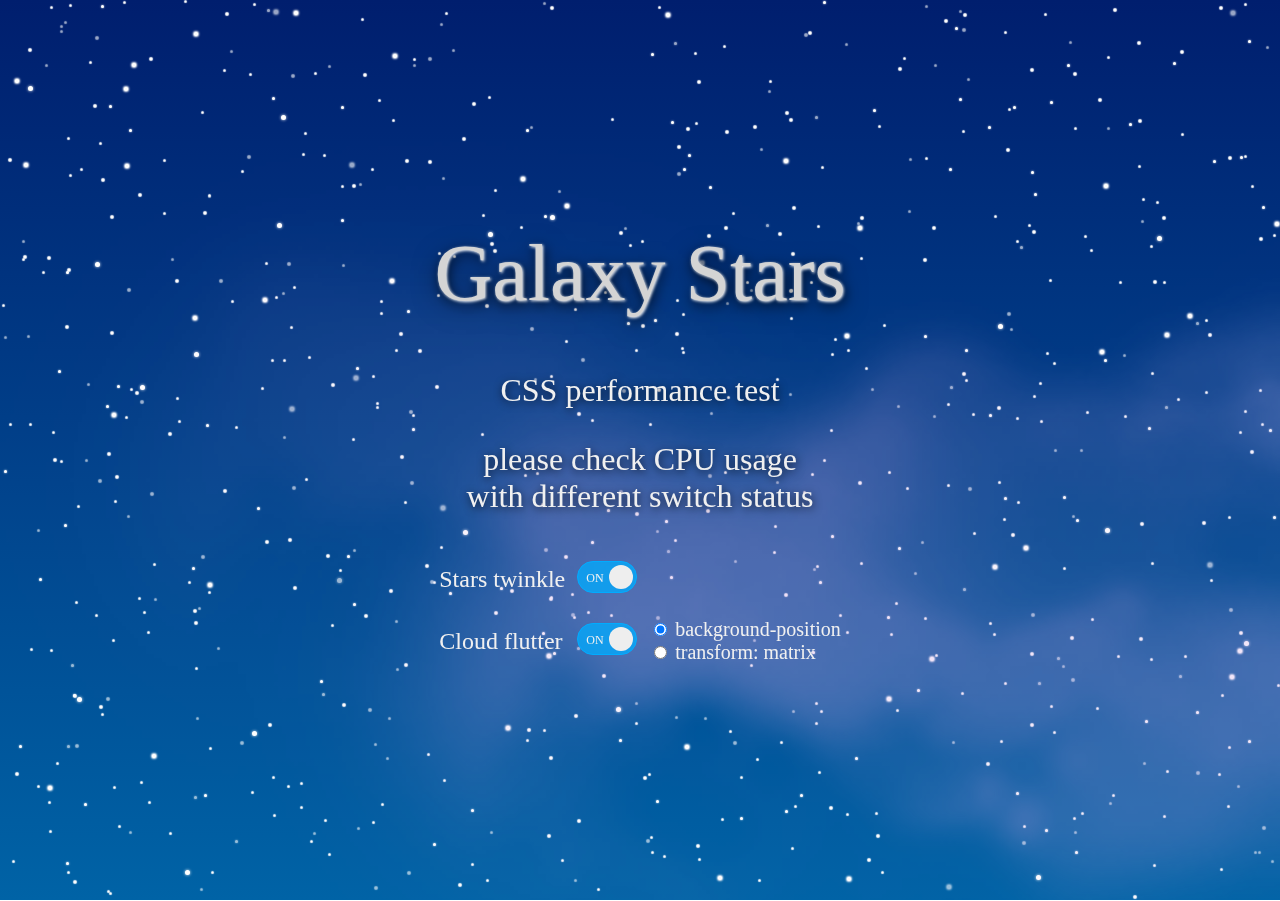
==== index.html @ a95a6d2f "make github page work" ====
<!DOCTYPE html>
<html>
<head>
	<meta charset="utf-8">
	<title>Galaxy Stars A1</title>
	<script src="https://ajax.googleapis.com/ajax/libs/jquery/3.2.1/jquery.min.js"></script>
	<script src="js/GalaxyStars.js"></script>
	<link rel="stylesheet" type="text/css" href="css/galaxy_stars_a1.css">
</head>
<body>
	<div class="galaxy-stars">
		<div class="galaxy"></div>
		<div class="clouds"></div>
	</div>

	<div class="main">
		<h1>Galaxy Stars</h1>
		<p>CSS performance test</p>
		<p>
			please check CPU usage<br>
			with different switch status
		</p>

		<table>
	    <tr>
        <td>
          <span>Stars twinkle</span>
        </td>
        <td>
          <label class="switch">
            <input type="checkbox" checked>
            <div id="twinkleSwitch" class="slider"></div>
          </label>
        </td>
	    </tr>
	    <tr>
        <td>
          <span>Cloud flutter</span>
        </td>
        <td>
          <label class="switch">
            <input type="checkbox" checked>
            <div id="flutterSwitch" class="slider"></div>
          </label>
        </td>
				<td>
					<input type="radio" name="animation" value="bg-pos" checked> background-position<br>
					<input type="radio" name="animation" value="trans-matrix"> transform: matrix
	      </td>
	    </tr>
		</table>

	</div>
</body>
</html>
---- css/galaxy_stars_a1.css ----
/* ************ */
/* 星空背景效果 */
/* *********** */

@-webkit-keyframes twinkle_one {
    0% {opacity: 1;}
	30% {opacity: .1;}
	70% {opacity: .5;}
	100% {opacity: 1;}
}

@-moz-keyframes twinkle_one {
    0% {opacity: 1;}
	30% {opacity: .1;}
	70% {opacity: .5;}
	100% {opacity: 1;}
}

@-o-keyframes twinkle_one {
    0% {opacity: 1;}
	30% {opacity: .1;}
	70% {opacity: .5;}
	100% {opacity: 1;}
}

@keyframes twinkle_one {
    0% {opacity: 1;}
	30% {opacity: .1;}
	70% {opacity: .5;}
	100% {opacity: 1;}
}

@-webkit-keyframes twinkle_two {
    0% {opacity: 1;}
	25% {opacity: .4;}
	80% {opacity: 0;}
	100% {opacity: 1;}
}

@-moz-keyframes twinkle_two {
    0% {opacity: 1;}
	25% {opacity: .4;}
	80% {opacity: 0;}
	100% {opacity: 1;}
}

@-o-keyframes twinkle_two {
    0% {opacity: 1;}
	25% {opacity: .4;}
	80% {opacity: 0;}
	100% {opacity: 1;}
}

@keyframes twinkle_two {
    0% {opacity: 1;}
	25% {opacity: .4;}
	80% {opacity: 0;}
	100% {opacity: 1;}
}

@-webkit-keyframes twinkle_three {
    0% {opacity: 1;}
	30% {opacity: 0;}
	40% {opacity: 0;}
	100% {opacity: 1;}
}

@-moz-keyframes twinkle_three {
    0% {opacity: 1;}
	30% {opacity: 0;}
	40% {opacity: 0;}
	100% {opacity: 1;}
}

@-o-keyframes twinkle_three {
    0% {opacity: 1;}
	30% {opacity: 0;}
	40% {opacity: 0;}
	100% {opacity: 1;}
}

@keyframes twinkle_three {
	0% {opacity: 1;}
	30% {opacity: 0;}
	40% {opacity: 0;}
	100% {opacity: 1;}
}

@keyframes clouds-fluttering-matrix {
    from { transform: matrix(4, 0, 0, 4, -660, 384) }
    to { transform: matrix(4, 0, 0, 4, 1980, 384) }
}
@-webkit-keyframes clouds-fluttering-matrix {
    from { -webkit-transform: matrix(4, 0, 0, 4, -660, 384) }
    to { -webkit-transform: matrix(4, 0, 0, 4, 1980, 384) }
}
@-moz-keyframes clouds-fluttering-matrix {
    from { -moz-transform: matrix(4, 0, 0, 4, -660, 384) }
    to { -moz-transform: matrix(4, 0, 0, 4, 1980, 384) }
}

@keyframes clouds-fluttering-bg-pos {
    from { background-position: 0 0; }
    to { background-position: 2640px 0; }
}
@-webkit-keyframes clouds-fluttering-bg-pos {
    from { background-position: 0 0; }
    to { background-position: 2640px 0; }
}
@-moz-keyframes clouds-fluttering-bg-pos {
    from { background-position: 0 0; }
    to { background-position: 2640px 0; }
}

.galaxy-stars {
    position: fixed;
    top: 0;
    left: 0;
    right: 0;
    bottom: 0;
    width: 100%;
    height: 100%;
    min-width: inherit;
    overflow: hidden;
    z-index: -3;
}

.galaxy {
    position: absolute;
    width: 100%;
    height: 100%;
    background: #001e6e; /* For browsers that do not support gradients */
    background: -webkit-linear-gradient(#001e6e, #0063a6);
    background: -o-linear-gradient(#001e6e, #0063a6);
    background: -moz-linear-gradient(#001e6e, #0063a6);
    background: linear-gradient(#001e6e, #0063a6);
}

.clouds {
    position: absolute;
    width: 100%;
    height: 1024px;
    background: url(../img/clouds.png) repeat;
    background-size: 2640px 1024px;
    -moz-animation: clouds-fluttering-bg-pos 66s linear infinite;
    -o-animation: clouds-fluttering-bg-pos 66s linear infinite;
    -webkit-animation: clouds-fluttering-bg-pos 66s linear infinite;
    animation: clouds-fluttering-bg-pos 66s linear infinite;
}
.clouds.trans-matrix {
    width: 1320px;
    height: 256px;
    background-size: 660px 256px;
    -moz-animation-name: clouds-fluttering-matrix;
    -o-animation-name: clouds-fluttering-matrix;
    -webkit-animation-name: clouds-fluttering-matrix;
    animation-name: clouds-fluttering-matrix;
}

.galaxy .star {
	position: absolute;
	background-color: white;
}

.galaxy .star-m0 {
    width: 1px;
	height: 1px;
	border-radius: 1px;
	box-shadow: 0 0 1px 1px white;
}
.galaxy .star-m1 {
	width: 2px;
	height: 2px;
	border-radius: 2px;
	box-shadow: 0 0 1px 1px white;
}
.galaxy .star-m2 {
	width: 3px;
	height: 3px;
	border-radius: 3px;
    box-shadow: 0 0 2px 0px white;
}
.galaxy .star-m3 {
	width: 4px;
	height: 4px;
	border-radius: 5px;
	box-shadow: 0 0 2px 1px white;
}
.galaxy .star-m4 {
	width: 5px;
	height: 5px;
	border-radius: 5px;
	box-shadow: 0 0 3px 0px white;
}

.galaxy .twinkle0 {
    opacity: 0.6;
}
.galaxy .twinkle1 {
    -webkit-animation: twinkle_one 3s infinite;
	-moz-animation: twinkle_one 3s infinite;
	-o-animation: twinkle_one 3s infinite;
	animation: twinkle_one 3s infinite;
}
.galaxy .twinkle2 {
    -webkit-animation: twinkle_two 17s infinite;
	-moz-animation: twinkle_two 17s infinite;
	-o-animation: twinkle_two 17s infinite;
	animation: twinkle_two 17s infinite;
}
.galaxy .twinkle3 {
    -webkit-animation: twinkle_three 7s infinite;
	-moz-animation: twinkle_three 7s infinite;
	-o-animation: twinkle_three 7s infinite;
	animation: twinkle_three 7s infinite;
}

.galaxy.freeze .twinkle0,
.galaxy.freeze .twinkle1,
.galaxy.freeze .twinkle2,
.galaxy.freeze .twinkle3 {
  opacity: 0.5 !important;
    -webkit-animation: none !important;
	-moz-animation: none !important;
	-o-animation: none !important;
	animation: none !important;
}
.clouds.freeze {
    -webkit-animation: none !important;
	-moz-animation: none !important;
	-o-animation: none !important;
	animation: none !important;
}
.clouds.trans-matrix.freeze {
    width: 2640px;
    height: 1024px;
    background-size: 2640px 1024px;
}

/*
/*
/* The switch - the box around the slider */
.switch {
    position: relative;
    display: inline-block;
    width: 60px;
    height: 32px;
    margin: 0 8px
}

/* Hide default HTML checkbox */
.switch input {display:none;}

/* The slider */
.slider {
    position: absolute;
    cursor: pointer;
    top: 0;
    left: 0;
    right: 0;
    bottom: 0;
    border-radius: 32px;
    border: 1px solid rgba(212, 212, 212, .75);
    background-color: rgba(255, 255, 255, .5);
    -webkit-transition: .4s;
    transition: .4s;
}

.slider:before {
    position: absolute;
    content: "";
    height: 24px;
    width: 24px;
    left: 3px;
    bottom: 3px;
    border-radius: 50%;
    background-color: #eee;
    -webkit-transition: .4s;
    transition: .4s;
}
.slider:after {
    content: "OFF";
    color: #d4d4d4;
    line-height: 32px;
    margin-left: 30px;
    font-size: 12px;
    font-weight: normal;
}

input:checked + .slider {
    background-color: rgba(0, 172, 255, .75);
    border-color: #00acff;
}

input:checked + .slider:before {
    color: #fff;
    -webkit-transform: translateX(28px);
    -ms-transform: translateX(28px);
    transform: translateX(28px);
}
input:checked + .slider:after {
    content: "ON";
    color: #f0f0f0;
    margin-left: 8px;
}

/* Rounded sliders */
.slider.round {
    border-radius: 32px;
}

.slider.round:before {
    border-radius: 50%;
}

/*
/*
/*******/

body {
    font-family: 'Helvetica Neue';
}

.main {
    margin: 18% auto;
    text-align: center;
}
.main h1 {
    font-size: 5rem;
    font-weight: 100;
    color: #d4d4d4;
    text-shadow: 1px 1px 3px white, 2px 4px 12px rgba(0, 0, 0, .7), 0px 6px 24px rgba(0, 0, 0, .5);
}
.main p {
    font-size: 2rem;
    font-weight: 200;
    color: #f0f0f0;
    text-shadow: 1px 2px 8px rgba(0, 0, 0, .75);
}
.main table {
    font-size: 1.25rem;
    font-weight: 200;
    color: #f0f0f0;
    margin: auto;
}
.main table tr {
    height: 3.75rem;
    vertical-align: middle;
    text-align: left;
}
.main table span {
    font-size: 1.5rem;
}
.main table input {
    cursor: pointer;
}
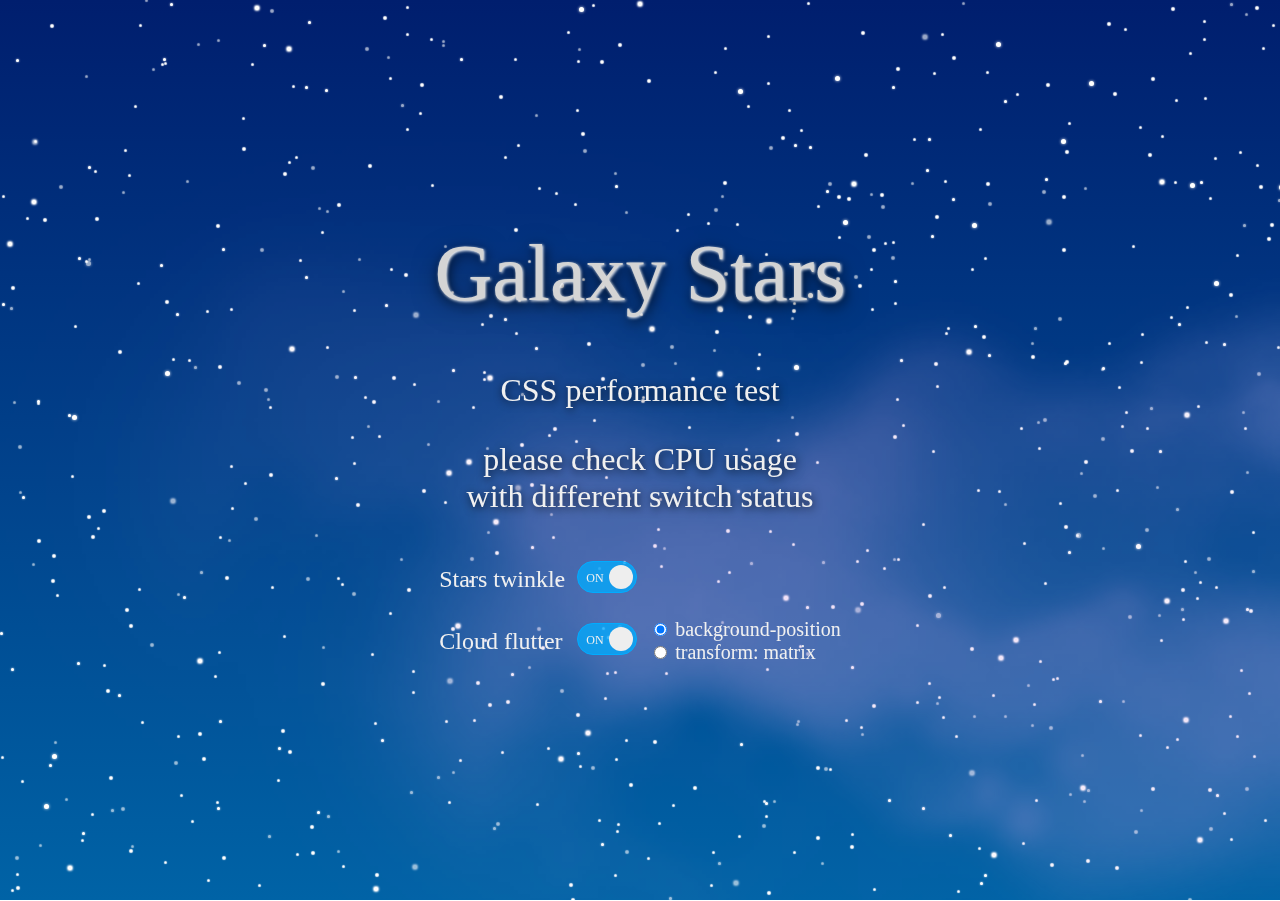
==== commit fc2e3349: "add GA code" ====
--- a/index.html
+++ b/index.html
@@ -8,6 +8,10 @@
 	<link rel="stylesheet" type="text/css" href="css/galaxy_stars_a1.css">
 </head>
 <body>
+<script>
+(function(i,s,o,g,r,a,m){i['GoogleAnalyticsObject']=r;i[r]=i[r]||function(){(i[r].q=i[r].q||[]).push(arguments)},i[r].l=1*new Date();a=s.createElement(o),m=s.getElementsByTagName(o)[0];a.async=1;a.src=g;m.parentNode.insertBefore(a,m)})(window,document,'script','https://www.google-analytics.com/analytics.js','ga');
+ga('create', 'UA-73286291-2', 'auto');ga('send', 'pageview');
+</script>
 	<div class="galaxy-stars">
 		<div class="galaxy"></div>
 		<div class="clouds"></div>
